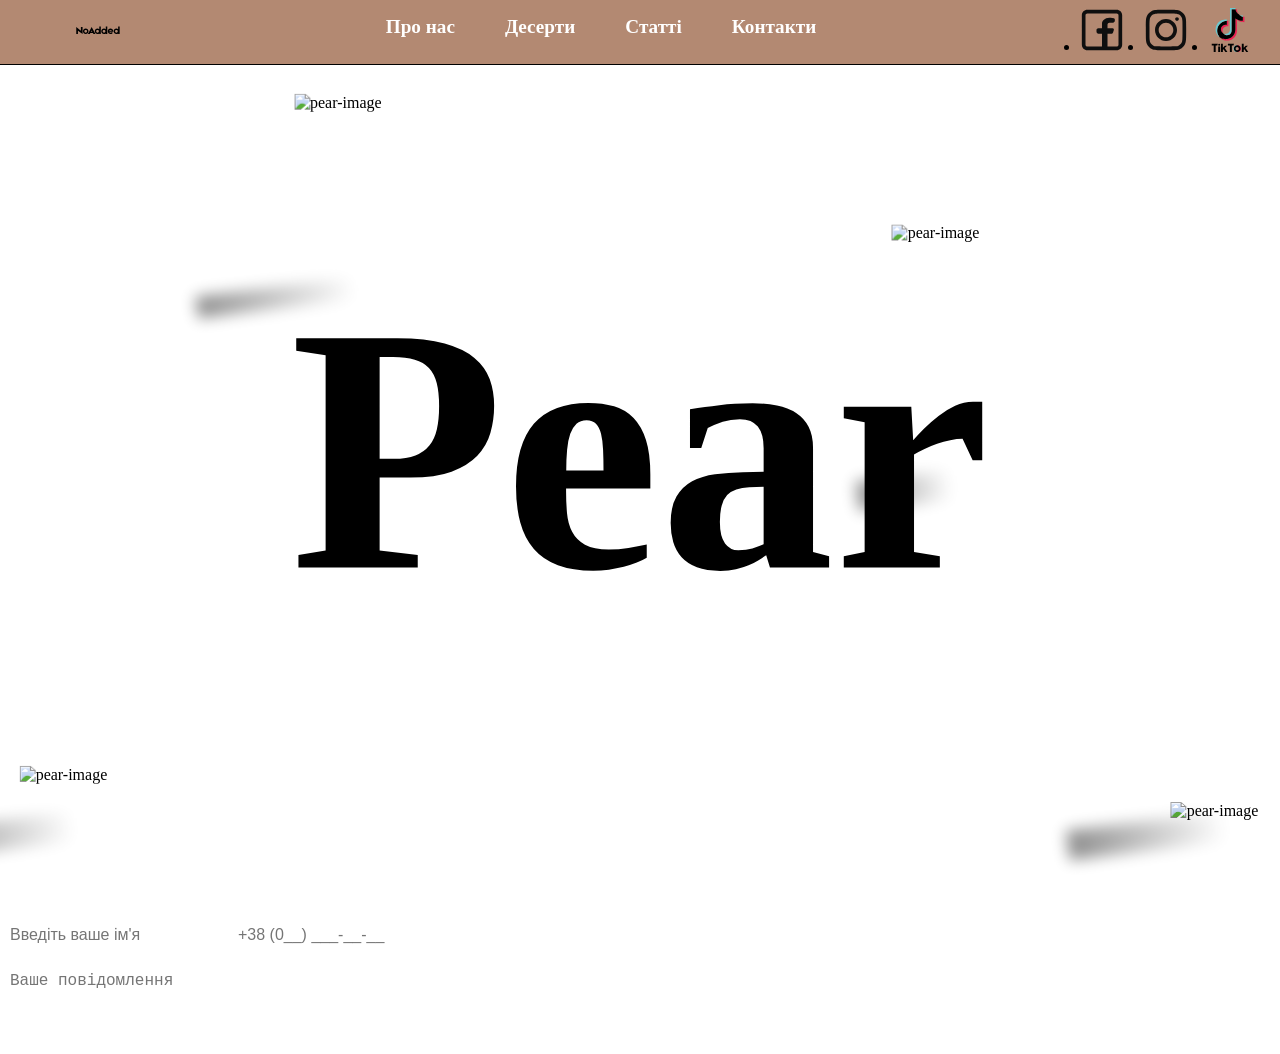
==== index.html @ 1e75307c "first commit" ====
<!DOCTYPE html>
<html lang="uk">

<head>
  <meta charset="UTF-8">
  <meta name="viewport" content="width=device-width, initial-scale=1.0">
  <meta name="robots" content="all">
  <meta name="revisit-after" content="1 day">
  <meta name="msapplication-TileColor" content="#da532c">
  <meta name="theme-color" content="#ffffff">
    <link rel="stylesheet" href="/assets/style.css">
  <title>No added</title>
</head>

<body>
  <div class="page-overlay"></div>
  <div class="menu-panel">
    <div class="panel-top">
      <div class="logo"><a href="#"><img src="/assets/img/logo.svg" alt="logo"></a></div>
      <div class="hamburger-wrap">
        <button id="hamb-btn-mobile" class="hamburger hamburger--squeeze is-active" type="button">
          <span class="hamburger-box">
            <span class="hamburger-inner"></span>
          </span>
        </button>
      </div>
    </div>
    <nav>
      <div>
        <ul class="mobile-menu">
          <li><a href="#about.html" target="_parent">Про нас</a></li>
          <li><a href="#dessert.html" target="_parent">Десерти</a></li>
          <li><a href="#artic.html" target="_parent">Статті</a></li>
          <li><a href="#contacts.html" target="_parent">Контакти</a></li>
        </ul>
    </nav>
  </div>
  <div class="page-wrapper">
    <header>
      <div class="nav-container">
        <div class="container">
          <div class="logo"><a href="#"><img src="/assets/img/logo.svg" alt="logo"></a>
          </div>
          <nav>
            <ul>
              <li><a href="#about.html" target="_parent">Про нас</a></li>
              <li><a href="#dessert.html" target="_parent">Десерти</a></li>
              <li><a href="#artic.html" target="_parent">Статті</a></li>
              <li><a href="#contacts.html" target="_parent">Контакти</a></li>
            </ul>
          </nav>
          <div class="social-link">
            <ul>
              <li><a href="#" target="_blank" rel="nofollow"><img src="/assets/img/facebook.svg" alt="link facebook"></a>
              </li>
              <li><a href="#" target="_blank" rel="nofollow"><img src="/assets/img/instagram.svg"
                    alt="link instagram"></a></li>
              <li><a href="#" target="_blank" rel="nofollow"><img src="/assets/img/tiktok.svg" alt="link tik-tok"></a>
              </li>
            </ul>
          </div>
          <div class="hamburger-wrap">
            <button id="hamb-btn" class="hamburger hamburger--squeeze" type="button">
              <span class="hamburger-box">
                <span class="hamburger-inner"></span>
              </span>
            </button>
          </div>
        </div>
      </div>
    </header>
    <main>
      <div class="hero">
    <!-- Buttons -->
    <div>
      <button id="prevButton" class="wave"><i class="fa-solid fa-chevron-left"></i></button>
      <button id="nextButton" class="wave"><i class="fa-solid fa-chevron-right"></i></button>
    </div>
    <!-- Fixed Sections -->
    <div class="text">
      <h1 class="h1">Pear</h1>
      <div class="cane-image ">
        <img src="https://www.yudiz.com/codepen/fruity/cane.svg" alt="">
        <img src="https://www.yudiz.com/codepen/fruity/Labels.jpg" alt="" class="cane-labels">
      </div>
    </div>
    <!-- Fixed Sections Ends-->
    <!-- Fruits Images Section -->
    <div class="section-container-main">
      <div class="section-container">
        <section class="section" id="section1">
          <div class="fruit-images">
            <div class="image-one fruit-image"><img src="https://www.yudiz.com/codepen/fruity/pear-one.png" alt="pear-image"></div>
            <div class="image-two fruit-image"><img src="https://www.yudiz.com/codepen/fruity/pear-two.png" alt="pear-image"></div>
            <div class="image-three fruit-image"><img src="https://www.yudiz.com/codepen/fruity/pear-three.png" alt="pear-image"></div>
            <div class="image-four fruit-image"><img src="https://www.yudiz.com/codepen/fruity/pear-four.png" alt="pear-image"></div>
          </div>
        </section>
        <section class="section" id="section2">
          <div class="fruit-images">
            <div class="image-one fruit-image"><img src="https://www.yudiz.com/codepen/fruity/apple-one.png" alt="apple-image"></div>
            <div class="image-two fruit-image"><img src="https://www.yudiz.com/codepen/fruity/apple-two.png" alt="apple-image"></div>
            <div class="image-three fruit-image"><img src="https://www.yudiz.com/codepen/fruity/apple-three.png" alt="apple-image"></div>
            <div class="image-four fruit-image"><img src="https://www.yudiz.com/codepen/fruity/apple-four.png" alt="apple-image"></div>
          </div>
        </section>
        <section class="section" id="section3">
          <div class="fruit-images">
            <div class="image-one fruit-image"><img src="https://www.yudiz.com/codepen/fruity/exotic-one.png" alt="exotic-image"></div>
            <div class="image-two fruit-image"><img src="https://www.yudiz.com/codepen/fruity/exotic-two.png" alt="exotic-image"></div>
            <div class="image-three fruit-image"><img src="https://www.yudiz.com/codepen/fruity/exotic-three.png" alt="exotic-image"></div>
            <div class="image-four fruit-image"><img src="https://www.yudiz.com/codepen/fruity/exotic-four.png" alt="exotic-image"></div>
          </div>
        </section>
      </div>
    </div>
</div>
    </main>
    <footer>
      <div class="container-footer container">
        <form id="feedback_form">
          <input type="text" id="exampleInputName" name="name" placeholder="Введіть ваше ім'я" required>
          <input type="tel" id="exampleInputTel" name="phone" placeholder="+38 (0__) ___-__-__" required>
          <textarea name="message" id="feedback_message" placeholder="Ваше повідомлення" required></textarea>
          <button type="submit" id="btn-form">Надіслати</button>
        </form>
        <div id="form-status"></div>
        <div class="footer-link">
          <ul>
            <li><a href="/assets/pages/politic.html">Політика конфіденційності</a></li>
            <li><a href="/assets/pages/public.html">Договір публічної оферти</a></li>

          </ul>
        </div>

      </div>
      <div class="container text-center">
        <p>&copy;
          <script>document.write(new Date().getFullYear())</script> WebRocket.
        </p>
      </div>
    </footer>
    <div class="cursor-light"></div>
  </div>
  <!-- Модальное окно -->
  <div class="modal-overlay" id="modalOverlay">
    <div class="modal container">
      <button class="modal-close" id="closeModal">×</button>
      <h2 class="modal-title">Обговорення проекту</h2>
      <form class="modal-form" id="projectForm">
        <input type="text" id="userName" placeholder="Введіть ваше ім'я" required>
        <input id="userEmail" name="email" type="text" placeholder="Ваш email" required>
        <input type="tel" id="userPhone" placeholder="+38 (0__) ___-__-__">
        <textarea id="projectDetails" name="details" placeholder="Опишіть ваш проект"></textarea>
        <button type="submit" class="submit-btn">Надіслати</button>
      </form>
    </div>
  </div>
  <script src="/assets/main.js"></script>

</body>

</html>
---- assets/style.css ----
:root{
    --braunblack-color: #4f302b;
    --braun-color: #7e4939;
    --braunlight-color: #b38972;
    --green-color: #505f58;
    --black-color: #21221c;

}
/*!
 * Hamburgers
 * @description Tasty CSS-animated hamburgers
 * @author Jonathan Suh @jonsuh
 * @site https://jonsuh.com/hamburgers
 * @link https://github.com/jonsuh/hamburgers
 */
 .topbottom100{
  padding: 100px 0px;
 }
.hamburger {
  padding: 15px 15px;
  display: inline-block;
  cursor: pointer;
  transition-property: opacity, filter;
  transition-duration: 0.15s;
  transition-timing-function: linear;
  font: inherit;
  color: inherit;
  text-transform: none;
  background-color: transparent;
  border: 0;
  margin: 0;
  overflow: visible;
}


.hamburger:hover {
  opacity: 0.7;
}
.hamburger.is-active:hover {
  opacity: 0.7;
}
.hamburger.is-active .hamburger-inner,
.hamburger.is-active .hamburger-inner::before,
.hamburger.is-active .hamburger-inner::after {
  background-color: #fff;
}

.hamburger-box {
  width: 40px;
  height: 24px;
  display: inline-block;
  position: relative;
}

.hamburger-inner {
  display: block;
  top: 50%;
}
.hamburger-inner, .hamburger-inner::before, .hamburger-inner::after {
  width: 40px;
  height: 4px;
  background-color: #fff;
  border-radius: 4px;
  position: absolute;
  transition-property: transform;
  transition-duration: 0.15s;
  transition-timing-function: ease;
}
.hamburger-inner::before, .hamburger-inner::after {
  content: "";
  display: block;
}
.hamburger-inner::before {
  top: -10px;
}
.hamburger-inner::after {
  bottom: -10px;
}

.hamburger--squeeze .hamburger-inner {
  transition-duration: 0.075s;
  transition-timing-function: cubic-bezier(0.55, 0.055, 0.675, 0.19);
}
.hamburger--squeeze .hamburger-inner::before {
  transition: top 0.075s 0.12s ease, opacity 0.075s ease;
}
.hamburger--squeeze .hamburger-inner::after {
  transition: bottom 0.075s 0.12s ease, transform 0.075s cubic-bezier(0.55, 0.055, 0.675, 0.19);
}
.hamburger--squeeze.is-active .hamburger-inner {
  transform: rotate(45deg);
  transition-delay: 0.12s;
  transition-timing-function: cubic-bezier(0.215, 0.61, 0.355, 1);
}
.hamburger--squeeze.is-active .hamburger-inner::before {
  top: 0;
  opacity: 0;
  transition: top 0.075s ease, opacity 0.075s 0.12s ease;
}
.hamburger--squeeze.is-active .hamburger-inner::after {
  bottom: 0;
  transform: rotate(-90deg);
  transition: bottom 0.075s ease, transform 0.075s 0.12s cubic-bezier(0.215, 0.61, 0.355, 1);
}


html, body {
  overflow-x: hidden;
}

.messenger-chats {
  position: fixed;
  left: 20px;
  bottom: 20px;
  display: flex;
  flex-direction: column;
  gap: 15px;
  z-index: 9999;
  /* Чтобы иконки были поверх всех элементов */
}

.messenger-link {
  display: inline-block;
  transition: transform 0.2s, opacity 0.2s;
  opacity: 0.9;
}

.messenger-link:hover {
  transform: scale(1.1);
  opacity: 1;
  border: 1px solid white;
  border-radius: 50%;
}

.messenger-icon {
  width: 50px;
  /* Можно увеличить размер для лучшей видимости */
  height: 50px;
  border-radius: 50%;
  /* Круглые иконки (опционально) */
  box-shadow: 0 2px 10px rgba(0, 0, 0, 0.2);
  /* Легкая тень для выделения */
}



@import url("https://fonts.googleapis.com/css2?family=Lexend:wght@100..900&display=swap");

/* Common Style */
* {
  margin: 0;
  padding: 0;
  box-sizing: border-box;
}
img {
  width: 100%;
  height: auto;
}
body {
  overflow: hidden !important;
}
a:focus {
  outline: none;
  box-shadow: none;
}
input:focus {
  outline: none;
  border: none;
  box-shadow: none;
}
input:focus-visible {
  outline: none;
  border: none;
  box-shadow: none;
}
button:focus,
:focus-visible {
  outline: none;
  border: none;
}

/* Typography */
h1 {
  font-family: "Lexend";
  font-size: 449px !important;
  line-height: normal !important;
  color: var(--white-color) !important;
  margin: 0 !important;
}
h2 {
  font-family: "Lexend";
  font-size: 40px;
  line-height: normal;
  margin: 0;
  font-weight: 900;
}
/* Header */
header {
  padding: 22px 28px 0;
  position: fixed;
  top: 0;
  left: 0;
  width: 100vw;
  z-index: 99;
  text-align: center;
}
.logo {
  color: var(--pear-logo);
}
h1 {
  position: absolute;
  top: 50%;
  left: 50%;
  transform: translate(-50%, -50%);
}
/* Cane Image and Wrapper Image */
.cane-image {
  max-width: 265px;
  position: absolute;
  top: 50%;
  left: 50%;
  transform: translate(-50%, -50%);
  mask-image: url(https://www.yudiz.com/codepen/fruity/cane.svg);
  -webkit-mask-repeat: no-repeat;
  mask-repeat: no-repeat;
  -webkit-mask-position: center center;
  mask-position: center center;
  -webkit-mask-size: 100% auto;
  mask-size: 100% auto;
  overflow: hidden;
}
.cane-image img {
  width: 100%;
}
.cane-labels {
  position: absolute;
  top: 0;
  left: 0;
  width: 300% !important;
  mix-blend-mode: multiply;
  transition: all ease-in-out 0.3s;
}
/*Fruits Images */
.fruit-image {
  opacity: 1;
  position: absolute;
}
.image-one {
  max-width: 282px;
  bottom: 100px;
}
.image-two {
  max-width: 247px;
  top: 23%;
  left: 25%;
}
.image-three {
  max-width: 211px;
  top: 23%;
  right: 25%;
}
.image-four {
  max-width: 294px;
  bottom: 100px;
  right: 0;
}
/* After */
.fruit-image::after {
  content: "";
  position: absolute;
  background: linear-gradient(90deg, #000 3.66%, rgba(0, 0, 0, 0) 92.35%);
  opacity: 0.43;
  filter: blur(7.5px);
  transform: rotate(-6.941deg);
  right: 0;
  width: 173px;
  height: 30px;
}
.image-one::after {
  bottom: -50px;
}
.image-two::after {
  bottom: -200px;
  height: 22px;
}
.image-three::after {
  bottom: -280px;
  width: 103px;
}
.image-four::after {
  bottom: -50px;
}
/*Section  */
.section-container-main {
  width: 100vw;
  overflow: hidden;
  position: relative;
  z-index: -1;
}
.section-container {
  width: 300vw;
  display: flex;
  position: relative;
  transition: all ease-in-out 0.5s;
  align-items: center;
}
.section {
  min-width: 100vw;
  height: 100vh;
  position: relative;
  overflow: hidden;
  z-index: -1;
  background: var(--pear-background);
}
.section:nth-child(2) {
  background-color: var(--apple-background);
}
.section:nth-child(3) {
  background-color: var(--exotic-background);
}
/* Add this to your CSS */
/* Buttons */
button {
  position: fixed;
  top: 50%;
  right: 30px;
  z-index: 99;
  transform: translateY(-50%);
  border-radius: 50%;
  height: 80px;
  width: 80px;
  background-color: var(--white-color);
  border: none;
  font-size: 40px;
  color: var(--apple-logo);
  transition: all ease-in-out 0.3s;
  cursor: pointer;
}
#prevButton {
  left: 30px;
  right: unset;
  display: none;
  transition: all ease-in 0.3s;
}
.wave {
  animation: wave-apple-effect 4s linear infinite;
  animation-direction: normal;
}
@keyframes wave-pear-effect {
  0% {
    box-shadow: 0 0 0 0px var(--pear-background),
      0 0 0 0px var(--pear-background);
  }
  40% {
    box-shadow: 0 0 0 50px rgba(60, 41, 188, 0),
      0 0 0 0px var(--pear-background);
  }
  80% {
    box-shadow: 0 0 0 50px rgba(60, 41, 188, 0), 0 0 0 30px rgba(0, 0, 0, 0);
  }
  100% {
    box-shadow: 0 0 0 0px rgba(60, 41, 188, 0), 0 0 0 30px rgba(0, 230, 118, 0);
  }
}
@keyframes wave-apple-effect {
  0% {
    box-shadow: 0 0 0 0px var(--apple-background),
      0 0 0 0px var(--apple-background);
  }
  40% {
    box-shadow: 0 0 0 50px rgba(60, 41, 188, 0),
      0 0 0 0px var(--apple-background);
  }
  80% {
    box-shadow: 0 0 0 50px rgba(60, 41, 188, 0), 0 0 0 30px rgba(0, 0, 0, 0);
  }
  100% {
    box-shadow: 0 0 0 0px rgba(60, 41, 188, 0), 0 0 0 30px rgba(0, 230, 118, 0);
  }
}
@keyframes wave-exotic-effect {
  0% {
    box-shadow: 0 0 0 0px var(--exotic-background),
      0 0 0 0px var(--exotic-background);
  }
  40% {
    box-shadow: 0 0 0 50px rgba(60, 41, 188, 0),
      0 0 0 0px var(--exotic-background);
  }
  80% {
    box-shadow: 0 0 0 50px rgba(60, 41, 188, 0), 0 0 0 30px rgba(0, 0, 0, 0);
  }
  100% {
    box-shadow: 0 0 0 0px rgba(60, 41, 188, 0), 0 0 0 30px rgba(0, 230, 118, 0);
  }
}
/*.......... Responsive.............. */
@media screen and (max-width: 1550px) {
  h1 {
    font-size: 350px !important;
  }
  .cane-image {
    max-width: 280px;
  }
  .image-one {
    max-width: 250px;
  }
  .image-two {
    max-width: 215px;
    left: 22%;
    top: 10%;
  }
  .image-three {
    max-width: 180px;
  }
  .image-four {
    max-width: 260px;
    right: 40px;
  }
}
@media screen and (max-width: 1199px) {
  h1 {
    font-size: 300px !important;
  }
  .cane-image::after {
    width: 150%;
  }
  .image-one {
    max-width: 220px;
  }
  .image-two {
    max-width: 185px;
    left: 18%;
    top: 10%;
  }
  .image-three {
    max-width: 180px;
    right: 18%;
  }
  .image-four {
    max-width: 230px;
  }
}
@media screen and (max-width: 991px) {
  h1 {
    font-size: 240px !important;
  }
  .cane-image {
    max-width: 250px;
  }
  button {
    height: 80px;
    width: 80px;
    top: 90%;
  }
  .image-one {
    max-width: 180px;
  }
  .image-two {
    max-width: 165px;
    left: 12%;
    top: 12%;
  }
  .image-three {
    max-width: 150px;
    right: 12%;
  }
  .image-four {
    max-width: 200px;
  }
}
@media screen and (max-width: 767px) {
  h1 {
    font-size: 180px !important;
  }
  h2 {
    font-size: 30px;
  }
  .cane-image {
    max-width: 180px;
  }
  button {
    height: 60px;
    width: 60px;
    font-size: 20px;
  }
  .image-one {
    max-width: 180px;
    bottom: 150px;
  }
  .image-two {
    max-width: 145px;
    left: 12%;
    top: 15%;
  }
  .image-three {
    max-width: 130px;
    right: 10%;
  }
  .image-four {
    max-width: 180px;
    bottom: 150px;
  }
}
@media screen and (max-width: 575px) {
  h1 {
    font-size: 100px !important;
  }
  .cane-image::after {
    width: 100%;
  }
  .image-one {
    max-width: 150px;
  }
  .image-two {
    max-width: 115px;
    left: 4%;
    top: 18%;
  }
  .image-three {
    max-width: 100px;
    right: 4%;
  }
  .image-four {
    max-width: 150px;
    right: 0;
  }
}
.page-wrapper {
  min-height: 100vh;
  display: -webkit-box;
  display: -ms-flexbox;
  display: flex;
  -webkit-box-orient: vertical;
  -webkit-box-direction: normal;
  -ms-flex-direction: column;
  flex-direction: column;
  -webkit-box-pack: justify;
  -ms-flex-pack: justify;
  justify-content: space-between;
  position: relative;
}
.modal-overlay {
  position: fixed;
  top: 0;
  left: 0;
  width: 100%;
  height: 100%;
  background: rgba(0,0,0,0.6);
  display: none;
  justify-content: center;
  align-items: center;
  z-index: 999;
}
header {
  width: 100%;
  z-index: 1000;
  position: fixed;
  top: 0;
  background-color: var(--braunlight-color);
  padding-top: 8px;
  padding-bottom: 8px;
  border-bottom: 1px solid;
}
header .nav-container .container {
  display: flex;
  justify-content: space-between;
}
header .nav-container .container .logo a {
  position: relative;
}
header .nav-container .container .logo a img {
  object-fit: contain;
  border-radius: 4px;
  padding-left: 4px;
  padding-right: 4px;
  height: 44px;
  width: 140px;
}
header .nav-container .container nav {
  vertical-align: middle;
  padding-top: 8px;
}
header .nav-container .container nav ul li {
  display: inline-flex;
  padding-right: 46px;
  vertical-align: middle;
  transition: all 0.3s ease;
}
header .nav-container .container nav ul li a {
  /* font-family: "CodenameCoderFree4F Bold"; */
  font-size: 1.2rem;
  color: #FFFFFF;
  /* text-transform: uppercase; */
  position: relative;
  font-weight: 700;
  transition: all 0.5s ease;
  text-decoration: none;
}
header .nav-container .container nav ul li a:hover {
  color: var(--green-color);
}
header .nav-container .social-link ul {
  display: flex;
  flex-direction: row;
  justify-content: space-between;
  gap: 20px;
}
header .nav-container .social-link ul li a img {
  width: 44px;
}
header .nav-container .social-link ul li a:hover {
  transform: scale(1.2);
}

header.scrolled {
  padding-top: 0;
  padding-bottom: 15px;
  background: -webkit-gradient(linear, left bottom, right top, from(rgba(36, 204, 250, 0.5)), to(rgba(109, 11, 167, 0.5)));
  background: -o-linear-gradient(bottom left, rgba(36, 204, 250, 0.5), rgba(109, 11, 167, 0.5));
  background: linear-gradient(to top right, rgba(36, 204, 250, 0.5), rgba(109, 11, 167, 0.5));
}

main {
  flex-grow: 1;
}

.page-overlay {
  position: fixed;
  left: 0;
  top: 0;
  width: 100vw;
  height: 100vh;
  z-index: 1000;
  opacity: 0;
  visibility: hidden;
  -webkit-transition: all 0.3s ease;
  -o-transition: all 0.3s ease;
  transition: all 0.3s ease;
}

.menu-panel {
  position: fixed;
  left: 0;
  top: 0;
  width: 350px;
  height: 100vh;
  z-index: 1001;
  -webkit-transform: translateX(-100%);
  -ms-transform: translateX(-100%);
  transform: translateX(-100%);
  -webkit-transition: all 0.3s ease;
  -o-transition: all 0.3s ease;
  transition: all 0.3s ease;
}
.menu-panel .panel-top {
  height: 100px;
  display: -webkit-box;
  display: -ms-flexbox;
  display: flex;
  padding: 20px;
  -webkit-box-align: center;
  -ms-flex-align: center;
  align-items: center;
}
.menu-panel .panel-top .hamburger-wrap {
  margin-left: 60px;
}
.menu-panel nav {
  overflow: hidden;
  height: calc(100vh - 100px);
}

.mobile-menu {
  display: flex;
  flex-direction: column;
}
.mobile-menu a {
  width: 100%;
  display: inline-block;
  font-size: 1.5rem;
  margin: 30px;
  color: #000000;
  text-decoration: none;
  /* font-family: "CodenameCoderFree4F Bold"; */
  font-size: 0.875rem;
  font-weight: 400;
  line-height: 1.5rem;
  letter-spacing: 0.07rem;
}

.open-mobile-menu .page-overlay {
  opacity: 10;
  visibility: visible;
}
.open-mobile-menu .menu-panel {
  -webkit-transform: translateX(0);
  -ms-transform: translateX(0);
  transform: translateX(0);
}

.hamburger-wrap {
  display: none;
}
.panel-top .logo a img {
  width: 120px;
}

/* Footer */
footer {
  background: var(--dark-blue-color);
  border-top: 1px solid var(--dark-violet-color);
  color: #fff;
  text-align: center;
  padding: 1rem 0;
}
#feedback_form {
  display: grid;
  grid-template-columns: 1fr 1fr ;
  gap: 8px; 
}

#feedback_form input {
  width: 100%;
  padding: 10px;
  font-size: 16px;
  border-radius: 8px;
  border: 1px solid var(--light-blue-color);
}

#feedback_message {
  grid-column: 1 / 3; 
  width: 100%;
  padding: 10px;
  font-size: 16px;
  resize: none;
    border-radius: 8px;
  border: 1px solid var(--light-blue-color);
}

#btn-form {
  grid-column: 1 / 3;
  padding: 12px;
  background-color: var(--light-cyan-color);
  color: white;
  border: none;
  cursor: pointer;
  font-size: 16px;
  border-radius: 6px;
  transition: 0.3s;
}

#btn-form:hover {
  background-color: var(--dark-violet-color);
}

footer #feedback_form input[tel] {
  margin-top: 34px;
}

footer .footer-link ul li {
    background-color: var(--dark-violet-color);
    margin-bottom: 8px;
    padding: 8px;
    border-radius: 8px;
    transition: all 0.5s ease;
}
footer .footer-link ul li:hover{
  background-color: var(--primary-color);
  scale: 1.1;
}
footer .footer-link ul li a {
    color: #fff;
}
footer .container-footer {
    display: flex;
    justify-content: space-between;
}
/* Додайте до page-wrapper */
.page-wrapper {
  min-height: 100vh;
  display: flex;
  flex-direction: column;
}

/* Основний контент займає весь простір */
main {
  flex: 1 0 auto;
  position: relative;
}

/* Герой - весь доступний простір */
.hero {
  min-height: 100vh;
  position: relative;
}

/* Секції слайдера - вся доступна висота мінус відступи */
.section {
  min-width: 100vw;
  height: 100vh;
  position: relative;
  overflow: hidden;
}

/* Футер завжди внизу */
footer {
  flex-shrink: 0;
  background: var(--dark-blue-color);
  border-top: 1px solid var(--dark-violet-color);
  color: #fff;
  padding: 1rem 0;
  position: relative;
  z-index: 100;
}
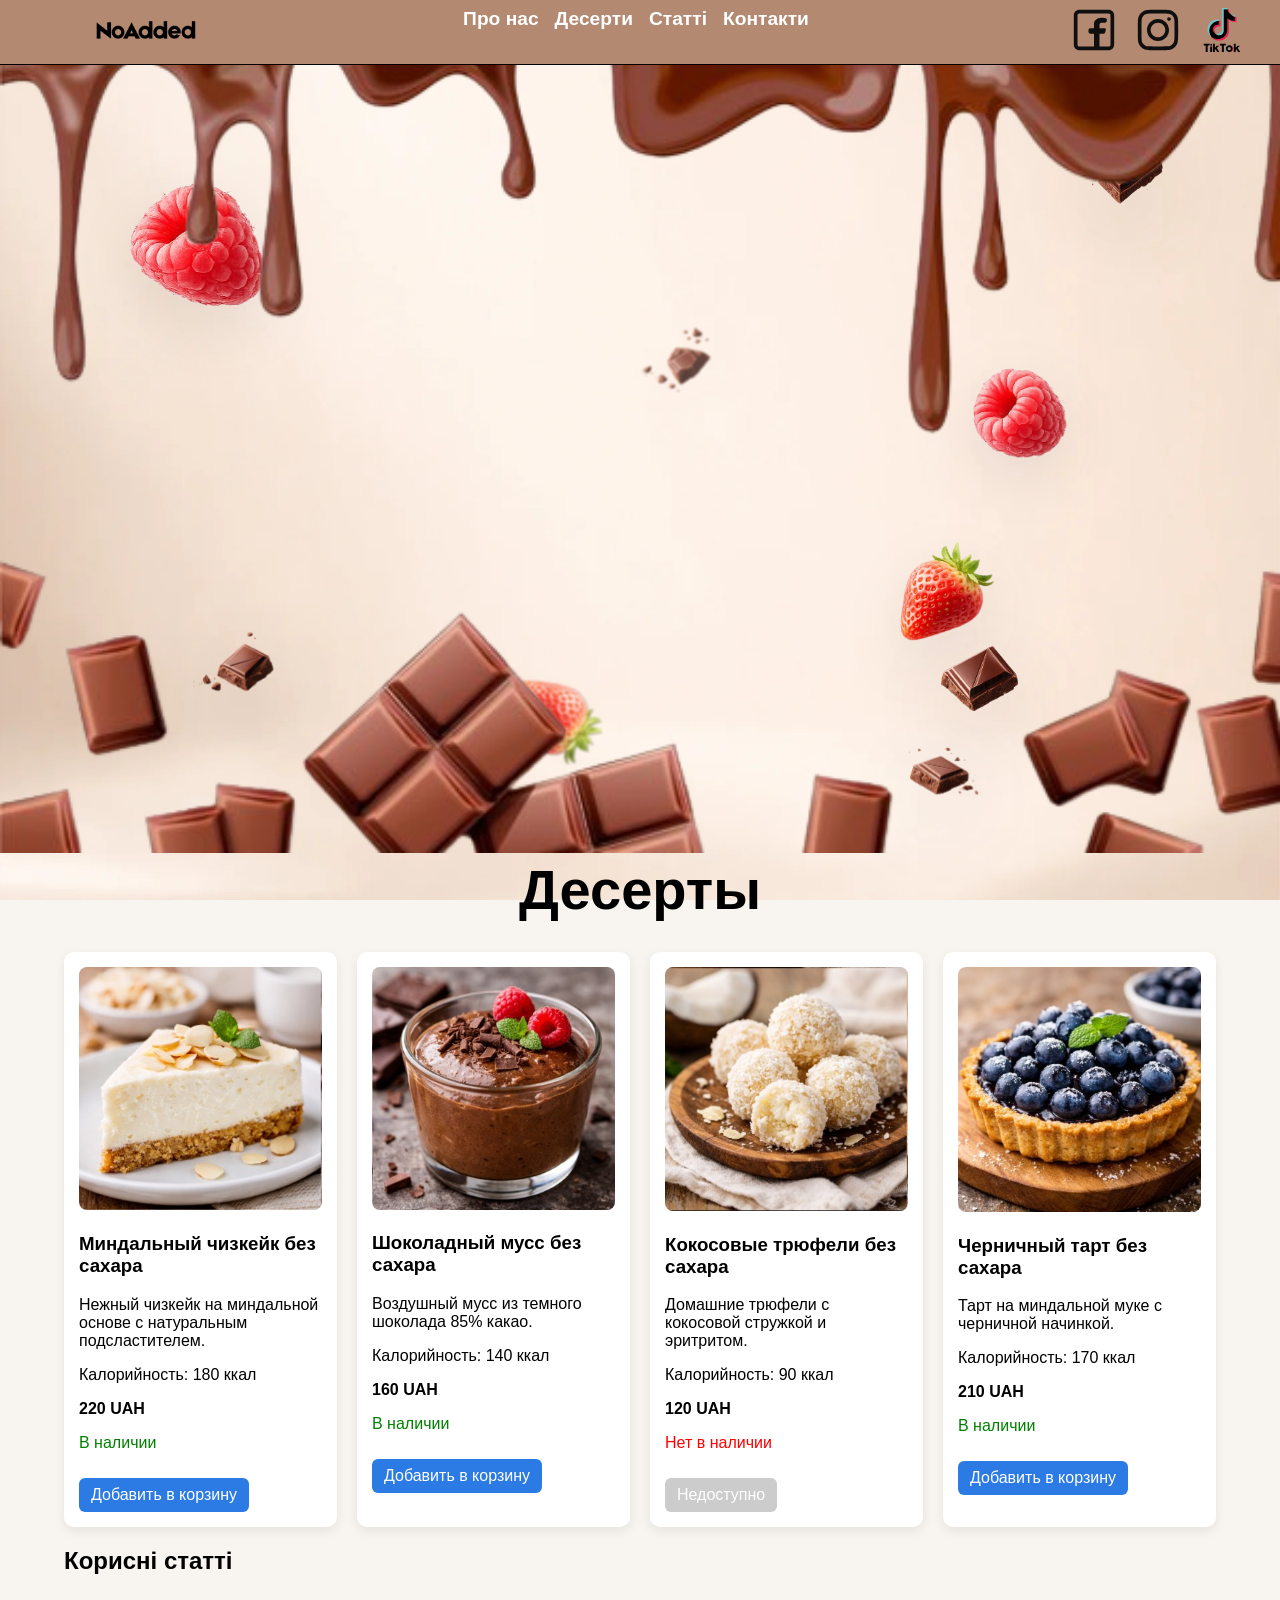
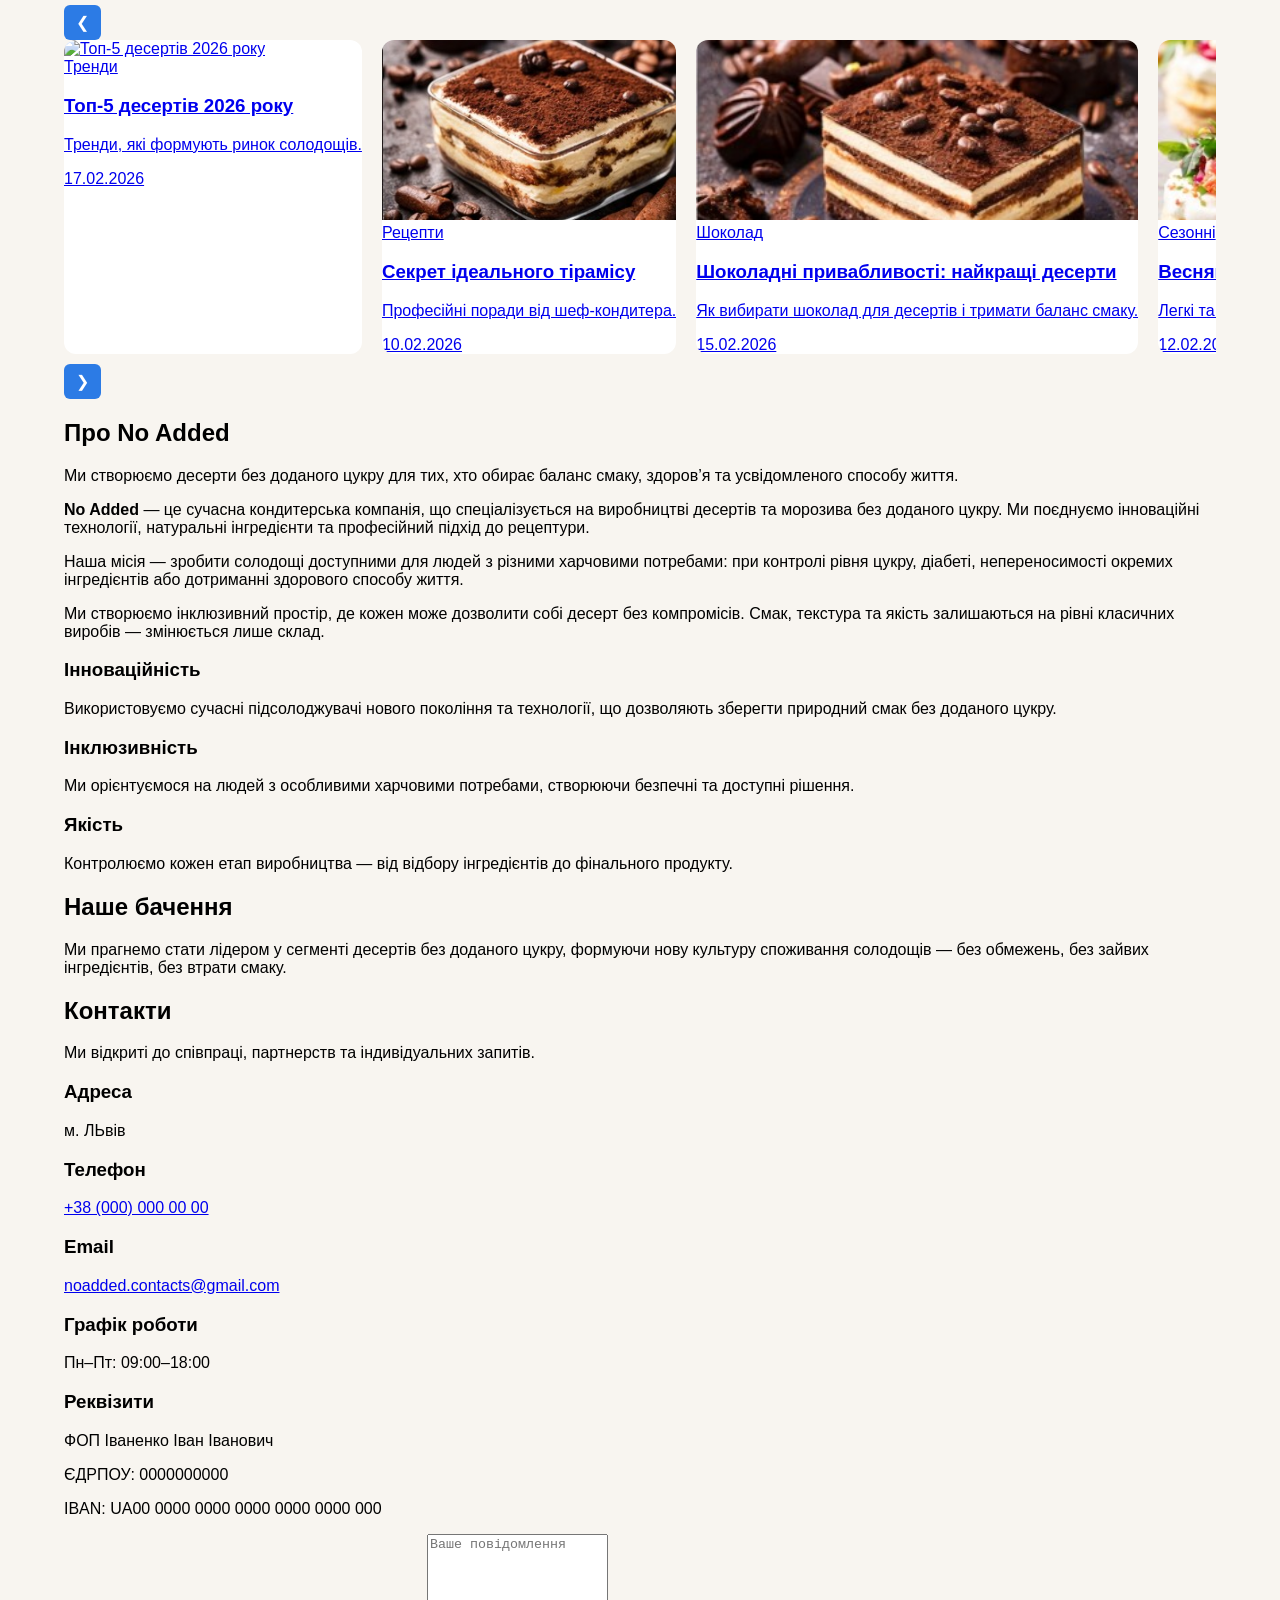
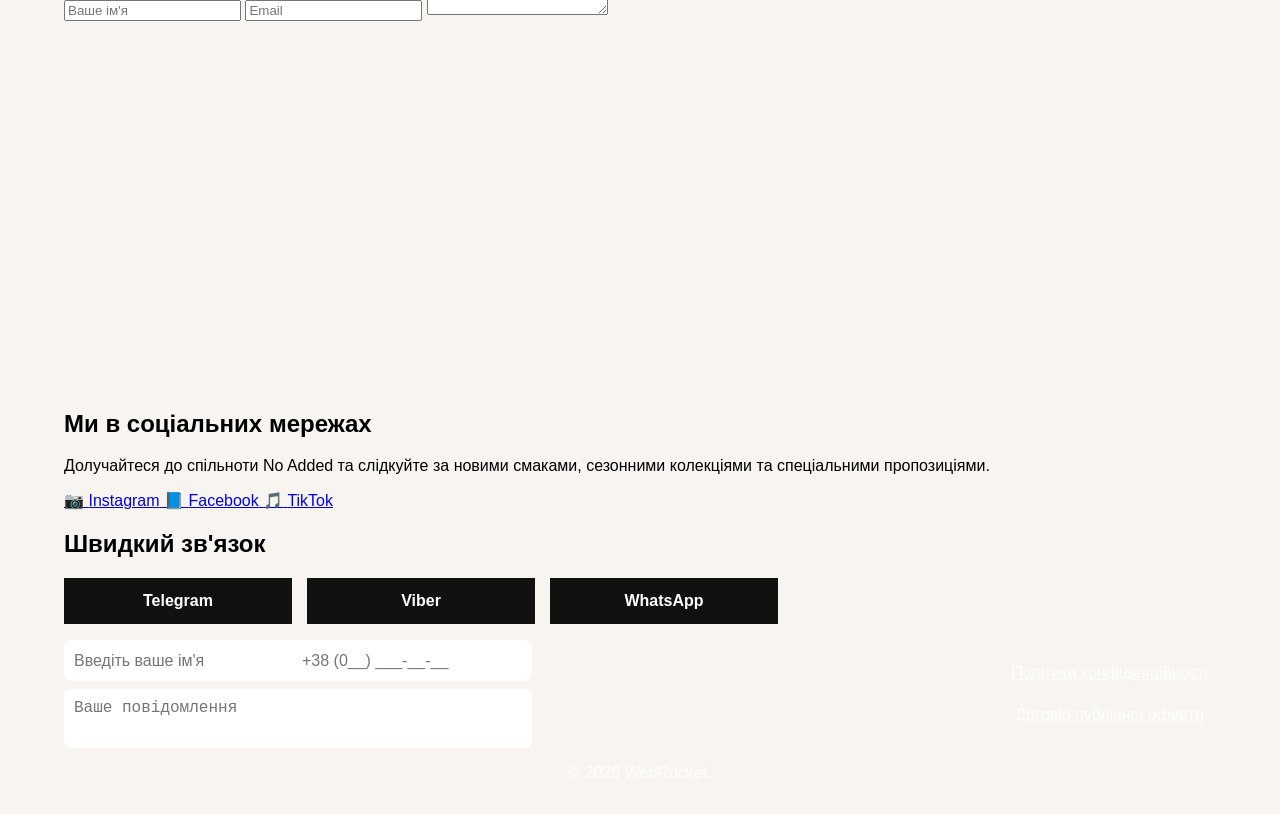
==== commit fee973db: "add img, paralax" ====
--- a/index.html
+++ b/index.html
@@ -17,7 +17,7 @@
   <div class="page-overlay"></div>
   <div class="menu-panel">
     <div class="panel-top">
-      <div class="logo"><a href="#"><img src="/assets/img/logo.svg" alt="logo"></a></div>
+      <div class="logo"><a href="#"><img src="/assets/img/logo.png" alt="logo"></a></div>
       <div class="hamburger-wrap">
         <button id="hamb-btn-mobile" class="hamburger hamburger--squeeze is-active" type="button">
           <span class="hamburger-box">
@@ -29,9 +29,9 @@
     <nav>
       <div>
         <ul class="mobile-menu">
-          <li><a href="#about.html" target="_parent">Про нас</a></li>
-          <li><a href="#dessert.html" target="_parent">Десерти</a></li>
-          <li><a href="#artic.html" target="_parent">Статті</a></li>
+          <li><a href="#aboutus" target="_parent">Про нас</a></li>
+          <li><a href="#dessert-container" target="_parent">Десерти</a></li>
+          <li><a href="#news" target="_parent">Статті</a></li>
           <li><a href="#contacts.html" target="_parent">Контакти</a></li>
         </ul>
     </nav>
@@ -40,13 +40,13 @@
     <header>
       <div class="nav-container">
         <div class="container">
-          <div class="logo"><a href="#"><img src="/assets/img/logo.svg" alt="logo"></a>
+          <div class="logo"><a href="#"><img src="/assets/img/logo.png" alt="logo"></a>
           </div>
           <nav>
             <ul>
-              <li><a href="#about.html" target="_parent">Про нас</a></li>
-              <li><a href="#dessert.html" target="_parent">Десерти</a></li>
-              <li><a href="#artic.html" target="_parent">Статті</a></li>
+              <li><a href="#aboutus" target="_parent">Про нас</a></li>
+              <li><a href="#dessert-container" target="_parent">Десерти</a></li>
+              <li><a href="#news" target="_parent">Статті</a></li>
               <li><a href="#contacts.html" target="_parent">Контакти</a></li>
             </ul>
           </nav>
@@ -71,51 +71,276 @@
       </div>
     </header>
     <main>
-      <div class="hero">
-    <!-- Buttons -->
-    <div>
-      <button id="prevButton" class="wave"><i class="fa-solid fa-chevron-left"></i></button>
-      <button id="nextButton" class="wave"><i class="fa-solid fa-chevron-right"></i></button>
-    </div>
-    <!-- Fixed Sections -->
-    <div class="text">
-      <h1 class="h1">Pear</h1>
-      <div class="cane-image ">
-        <img src="https://www.yudiz.com/codepen/fruity/cane.svg" alt="">
-        <img src="https://www.yudiz.com/codepen/fruity/Labels.jpg" alt="" class="cane-labels">
-      </div>
-    </div>
-    <!-- Fixed Sections Ends-->
-    <!-- Fruits Images Section -->
-    <div class="section-container-main">
-      <div class="section-container">
-        <section class="section" id="section1">
-          <div class="fruit-images">
-            <div class="image-one fruit-image"><img src="https://www.yudiz.com/codepen/fruity/pear-one.png" alt="pear-image"></div>
-            <div class="image-two fruit-image"><img src="https://www.yudiz.com/codepen/fruity/pear-two.png" alt="pear-image"></div>
-            <div class="image-three fruit-image"><img src="https://www.yudiz.com/codepen/fruity/pear-three.png" alt="pear-image"></div>
-            <div class="image-four fruit-image"><img src="https://www.yudiz.com/codepen/fruity/pear-four.png" alt="pear-image"></div>
-          </div>
-        </section>
-        <section class="section" id="section2">
-          <div class="fruit-images">
-            <div class="image-one fruit-image"><img src="https://www.yudiz.com/codepen/fruity/apple-one.png" alt="apple-image"></div>
-            <div class="image-two fruit-image"><img src="https://www.yudiz.com/codepen/fruity/apple-two.png" alt="apple-image"></div>
-            <div class="image-three fruit-image"><img src="https://www.yudiz.com/codepen/fruity/apple-three.png" alt="apple-image"></div>
-            <div class="image-four fruit-image"><img src="https://www.yudiz.com/codepen/fruity/apple-four.png" alt="apple-image"></div>
-          </div>
-        </section>
-        <section class="section" id="section3">
-          <div class="fruit-images">
-            <div class="image-one fruit-image"><img src="https://www.yudiz.com/codepen/fruity/exotic-one.png" alt="exotic-image"></div>
-            <div class="image-two fruit-image"><img src="https://www.yudiz.com/codepen/fruity/exotic-two.png" alt="exotic-image"></div>
-            <div class="image-three fruit-image"><img src="https://www.yudiz.com/codepen/fruity/exotic-three.png" alt="exotic-image"></div>
-            <div class="image-four fruit-image"><img src="https://www.yudiz.com/codepen/fruity/exotic-four.png" alt="exotic-image"></div>
-          </div>
-        </section>
-      </div>
-    </div>
+      <div class="parallax-wrapper">
+
+    <!-- Фон -->
+  <img src="assets/img/fon1.webp" class="layer bg" />
+
+  <!-- Ягоди -->
+<img src="assets/img/malyna.png" class="layer berry berry1" data-speed="0.3" />
+<img src="assets/img/poiunyzja.png" class="layer berry berry2" data-speed="0.5"/>
+<img src="assets/img/malyna1.png" class="layer berry berry3" data-speed="0.7"/>
+<img src="assets/img/poiunyzja1.png" class="layer berry berry4" data-speed="0.9"/>
+
+<img src="assets/img/chok1.png" class="layer chocolate ch1" data-speed="0.11"/>
+<img src="assets/img/chok2.png" class="layer chocolate ch2" data-speed="0.13"/>
+<img src="assets/img/chok3.png" class="layer chocolate ch3" data-speed="0.15"/>
+<img src="assets/img/chok4.png" class="layer chocolate ch4" data-speed="0.17"/>
+<img src="assets/img/chok5.png" class="layer chocolate ch5" data-speed="0.19"/>
+
 </div>
+<section class="hero-index">
+  <!-- <img src="assets/img/realistic-dripping-chocolate-texture-border-free-vector.png" alt=""> -->
+    <img src="assets/img/00807.png" alt="" style="width: 100%;">
+</section>
+<!-- <section class="hero">
+  <div class="hero-overlay">
+    <div class="hero-content">
+      <h1>Насолоджуйтесь солодким без цукру</h1>
+      <p>Натуральні десерти, низькокалорійні та без шкоди для здоров'я</p>
+      <div class="hero-buttons">
+        <a href="index.html#dessert-container" target="_parent" class="btn primary">Дивитися асортимент</a>
+        <a href="#order" class="btn secondary">Замовити зараз</a>
+      </div>
+    </div>
+  </div>
+</section> -->
+ <section class="catalog">
+  <div class="container">
+    <h1>Десерты </h1>
+    <div id="dessert-container" class="grid"></div>
+
+  </div>
+  </section>
+<section id="news" class="articles-slider-section">
+<div class="container">
+    <div class="section-header">
+        <h2>Корисні статті</h2>
+    </div>
+    <div class="articles-slider-wrapper">
+        <button class="slider-btn prev">&#10094;</button>
+        <div class="articles-slider" id="articlesSlider">
+        </div>
+        <button class="slider-btn next">&#10095;</button>
+    </div>
+</div>
+</section>
+<section id="aboutus">
+  <div class="container">
+        <div class="about-header">
+            <h2>Про No Added</h2>
+            <p class="about-subtitle">
+                Ми створюємо десерти без доданого цукру для тих, хто обирає баланс смаку, здоров’я та усвідомленого способу життя.
+            </p>
+        </div>
+        <div class="about-content">
+            <div class="about-text">
+                <p>
+                    <strong>No Added</strong> — це сучасна кондитерська компанія, що спеціалізується на виробництві десертів та морозива без доданого цукру.
+                    Ми поєднуємо інноваційні технології, натуральні інгредієнти та професійний підхід до рецептури.
+                </p>
+
+                <p>
+                    Наша місія — зробити солодощі доступними для людей з різними харчовими потребами:
+                    при контролі рівня цукру, діабеті, непереносимості окремих інгредієнтів або дотриманні здорового способу життя.
+                </p>
+                <p>
+                    Ми створюємо інклюзивний простір, де кожен може дозволити собі десерт без компромісів.
+                    Смак, текстура та якість залишаються на рівні класичних виробів — змінюється лише склад.
+                </p>
+            </div>
+            <div class="about-values">
+                <div class="value-item">
+                    <h3>Інноваційність</h3>
+                    <p>
+                        Використовуємо сучасні підсолоджувачі нового покоління та технології,
+                        що дозволяють зберегти природний смак без доданого цукру.
+                    </p>
+                </div>
+                <div class="value-item">
+                    <h3>Інклюзивність</h3>
+                    <p>
+                        Ми орієнтуємося на людей з особливими харчовими потребами,
+                        створюючи безпечні та доступні рішення.
+                    </p>
+                </div>
+              <div class="value-item">
+                    <h3>Якість</h3>
+                    <p>
+                        Контролюємо кожен етап виробництва — від відбору інгредієнтів
+                        до фінального продукту.
+                    </p>
+                </div>
+            </div>
+        </div>
+    </div>
+</section>
+<section class="about-vision">
+    <div class="container">
+        <h2>Наше бачення</h2>
+        <p>
+            Ми прагнемо стати лідером у сегменті десертів без доданого цукру,
+            формуючи нову культуру споживання солодощів —
+            без обмежень, без зайвих інгредієнтів, без втрати смаку.
+        </p>
+    </div>
+</section>
+<section id="contacts" class="contact-section">
+  <div class="container">
+
+    <div class="contact-header">
+      <h2>Контакти</h2>
+      <p class="contact-subtitle">
+        Ми відкриті до співпраці, партнерств та індивідуальних запитів.
+      </p>
+    </div>
+
+    <div class="contact-content">
+
+      <!-- Контактна інформація -->
+      <div class="contact-info">
+
+        <div class="contact-item">
+          <h3>Адреса</h3>
+          <p>м. ЛЬвів</p>
+        </div>
+
+        <div class="contact-item">
+          <h3>Телефон</h3>
+          <p>
+            <a href="tel:+380000000000" aria-label="Подзвонити до No Added">
+              +38 (000) 000 00 00
+            </a>
+          </p>
+        </div>
+
+        <div class="contact-item">
+          <h3>Email</h3>
+          <p>
+            <a href="mailto:noadded.contacts@gmail.com" aria-label="Написати email No Added">
+              noadded.contacts@gmail.com
+            </a>
+          </p>
+        </div>
+
+        <div class="contact-item">
+          <h3>Графік роботи</h3>
+          <p>Пн–Пт: 09:00–18:00</p>
+        </div>
+
+        <!-- Реквізити -->
+        <div class="contact-item company-details">
+          <h3>Реквізити</h3>
+          <p>ФОП Іваненко Іван Іванович</p>
+          <p>ЄДРПОУ: 0000000000</p>
+          <p>IBAN: UA00 0000 0000 0000 0000 0000 000</p>
+        </div>
+
+      </div>
+
+      <!-- Форма -->
+      <div class="contact-form-wrapper">
+        <form class="contact-form" id="contactForm">
+          <input type="text" name="name" placeholder="Ваше ім'я" required aria-label="Ваше ім'я">
+          <input type="email" name="email" placeholder="Email" required aria-label="Ваш email">
+          <textarea name="message" rows="5" placeholder="Ваше повідомлення" required aria-label="Текст повідомлення"></textarea>
+          
+          <!-- <button type="submit" class="primary-btn large-btn">
+            Надіслати повідомлення
+          </button> -->
+
+          <div id="contactStatus" class="form-status"></div>
+        </form>
+
+        <!-- CTA -->
+        <!-- <button class="secondary-btn large-btn" id="openConsultationModal">
+          Замовити консультацію
+        </button> -->
+      </div>
+
+    </div>
+
+    <!-- Google Maps -->
+    <div class="map-wrapper">
+      <iframe
+        src="https://www.google.com/maps?q=Kyiv&output=embed"
+        width="100%"
+        height="350"
+        style="border:0;"
+        allowfullscreen=""
+        loading="lazy"
+        referrerpolicy="no-referrer-when-downgrade"
+        aria-label="Мапа розташування No Added">
+      </iframe>
+    </div>
+
+  </div>
+</section>
+<section class="social-section">
+    <div class="container">
+
+        <div class="social-header">
+            <h2>Ми в соціальних мережах</h2>
+            <p>
+                Долучайтеся до спільноти No Added та слідкуйте за новими смаками,
+                сезонними колекціями та спеціальними пропозиціями.
+            </p>
+        </div>
+
+        <div class="social-links">
+
+            <a href="#" class="social-link" target="_blank" aria-label="Instagram">
+                <span class="social-icon">📷</span>
+                <span>Instagram</span>
+            </a>
+
+            <a href="#" class="social-link" target="_blank" aria-label="Facebook">
+                <span class="social-icon">📘</span>
+                <span>Facebook</span>
+            </a>
+
+            <a href="#" class="social-link" target="_blank" aria-label="TikTok">
+                <span class="social-icon">🎵</span>
+                <span>TikTok</span>
+            </a>
+
+        </div>
+
+    </div>
+</section>
+<section class="messengers-section">
+  <div class="container">
+
+    <h2>Швидкий зв'язок</h2>
+
+    <div class="messenger-links">
+
+      <a href="https://t.me/username"
+         target="_blank"
+         class="messenger-btn"
+         aria-label="Написати в Telegram">
+        Telegram
+      </a>
+
+      <a href="viber://chat?number=%2B380000000000"
+         class="messenger-btn"
+         aria-label="Написати у Viber">
+        Viber
+      </a>
+
+      <a href="https://wa.me/380000000000"
+         target="_blank"
+         class="messenger-btn"
+         aria-label="Написати у WhatsApp">
+        WhatsApp
+      </a>
+
+    </div>
+
+  </div>
+</section>
+
+
     </main>
     <footer>
       <div class="container-footer container">
@@ -123,7 +348,7 @@
           <input type="text" id="exampleInputName" name="name" placeholder="Введіть ваше ім'я" required>
           <input type="tel" id="exampleInputTel" name="phone" placeholder="+38 (0__) ___-__-__" required>
           <textarea name="message" id="feedback_message" placeholder="Ваше повідомлення" required></textarea>
-          <button type="submit" id="btn-form">Надіслати</button>
+          <!-- <button type="submit" id="btn-form">Надіслати</button> -->
         </form>
         <div id="form-status"></div>
         <div class="footer-link">
@@ -157,6 +382,22 @@
       </form>
     </div>
   </div>
+<script>
+window.addEventListener("scroll", () => {
+  const scrollY = window.scrollY;
+
+  document.querySelectorAll(".layer").forEach(el => {
+    const speed = parseFloat(el.dataset.speed) || 0;
+    el.style.transform = `translateY(${scrollY * speed}px)`;
+  });
+
+  const bg = document.querySelector(".bg");
+  if (bg) {
+    bg.style.transform = `translateY(${scrollY * 0.2}px)`;
+  }
+});
+</script>
+  <script src="/assets/js/index.js"></script>
   <script src="/assets/main.js"></script>
 
 </body>
--- a/assets/style.css
+++ b/assets/style.css
@@ -6,13 +6,68 @@
     --black-color: #21221c;
 
 }
-/*!
- * Hamburgers
- * @description Tasty CSS-animated hamburgers
- * @author Jonathan Suh @jonsuh
- * @site https://jonsuh.com/hamburgers
- * @link https://github.com/jonsuh/hamburgers
- */
+ul, ol{
+   list-style-type: none;
+}
+.container {
+  width: min(90%, 1220px);
+  margin: 0 auto;
+}
+@font-face {
+font-family: 'Montserrat';
+src: local('../fonts/Montserrat Regular'), local('Montserrat-Regular'),
+url('../fonts/Montserrat-Regular.woff2') format('woff2'),
+url('../fonts/Montserrat-Regular.woff') format('woff'),
+url('../fonts/Montserrat-Regular.ttf') format('truetype');
+font-weight: 400;
+font-style: normal;
+}
+@font-face {
+font-family: 'Montserrat Bold';
+src: local('../fonts/Montserrat Bold'), local('Montserrat-Bold'),
+url('../fonts/Montserrat-Bold.woff2') format('woff2'),
+url('../fonts/Montserrat-Bold.woff') format('woff'),
+url('../fonts/Montserrat-Bold.ttf') format('truetype');
+font-weight: 700;
+font-style: normal;
+}
+@font-face {
+font-family: 'Montserrat  Medium';
+src: local('../fonts/Montserrat Medium'), local('Montserrat-Medium'),
+url('../fonts/Montserrat-Medium.woff2') format('woff2'),
+url('../fonts/Montserrat-Medium.woff') format('woff'),
+url('../fonts/Montserrat-Medium.ttf') format('truetype');
+font-weight: 500;
+font-style: normal;
+}
+@font-face {
+font-family: 'Montserrat Semi Bold';
+src: local('../fonts/Montserrat Semi Bold'), local('Montserrat-Semi-Bold'),
+url('../fonts/Montserrat-SemiBold.woff2') format('woff2'),
+url('../fonts/Montserrat-SemiBold.woff') format('woff'),
+url('../fonts/Montserrat-SemiBold.ttf') format('truetype');
+font-weight: 600;
+font-style: normal;
+}
+@font-face {
+font-family: 'Montserrat-ExtraBold';
+src: local('../fonts/Montserrat-ExtraBold'), local('Montserrat-ExtraBold'),
+url('../fonts/Montserrat-ExtraBold.woff2') format('woff2'),
+url('../fonts/Montserrat-ExtraBold.woff') format('woff'),
+url('../fonts/Montserrat-ExtraBold.ttf') format('truetype');
+font-weight: 700;
+font-style: normal;
+}
+@font-face {
+font-family: 'Montserrat Black';
+src: local('../fonts/Montserrat-Black'), local('Montserrat-Black'),
+url('../fonts/Montserrat-Black.woff2') format('woff2'),
+url('../fonts/Montserrat-Black.woff') format('woff'),
+url('../fonts/Montserrat-Black.ttf') format('truetype');
+font-weight: 800;
+font-style: normal;
+}
+
  .topbottom100{
   padding: 100px 0px;
  }
@@ -103,10 +158,94 @@
   transition: bottom 0.075s ease, transform 0.075s 0.12s cubic-bezier(0.215, 0.61, 0.355, 1);
 }
 
-
-html, body {
-  overflow-x: hidden;
-}
+body {
+  margin: 0;
+  background: #F8F5F0;
+  font-family: sans-serif;
+}
+
+.parallax-wrapper {
+  position: fixed;
+  inset: 0;
+  z-index: -1;
+  overflow: hidden;
+}
+
+.layer {
+  position: absolute;
+  will-change: transform;
+}
+
+/* Ягоды */
+.berry {
+  width: 140px;
+  filter: drop-shadow(0 20px 30px rgba(0,0,0,0.08));
+}
+
+/* Шоколад */
+.chocolate {
+  width: 110px;
+  filter: drop-shadow(0 25px 40px rgba(0,0,0,0.12));
+}
+/* фон */
+.bg {
+  width: 100%;
+  height: 120%;
+  object-fit: cover;
+}
+
+
+/* рандомне розміщення */
+.berry1 { top: 20%; left: 10%; }
+.berry2 { top: 60%; left: 70%; width: 100px; }
+.berry3 { top: 40%; right: 15%; width: 120px; }
+.berry4 { bottom: 15%; left: 40%; width: 90px; filter: blur(1px); }
+
+.ch1 { top: 15%; right: 8%; transform: rotate(15deg); }
+.ch2 { bottom: 20%; right: 20%; width: 90px; transform: rotate(-10deg); }
+.ch3 { top: 70%; left: 15%; width: 100px; transform: rotate(25deg); }
+.ch4 { top: 35%; left: 50%; width: 80px; filter: blur(1px); transform: rotate(-18deg); }
+.ch5 { bottom: 10%; left: 70%; width: 95px; transform: rotate(12deg); }
+
+.berry1, .ch1 { z-index: 1; }
+.berry2, .ch2 { z-index: 2; }
+.berry3, .ch3 { z-index: 3; }
+.ch4 { opacity: 0.8; }
+.berry4 { opacity: 0.85; }
+
+.section {
+  min-height: 100vh;
+  display: flex;
+  align-items: center;
+  justify-content: center;
+  font-size: 48px;
+  position: relative;
+  z-index: 2;
+}
+
+/* Текст */
+.content {
+  position: relative;
+  z-index: 3;
+  max-width: 600px;
+  padding: 100px;
+}
+
+h1 {
+  font-size: 56px;
+  margin: 0 0 20px;
+}
+
+button {
+  padding: 15px 30px;
+  border: none;
+  background: #D96C6C;
+  color: white;
+  font-size: 16px;
+  border-radius: 30px;
+  cursor: pointer;
+}
+
 
 .messenger-chats {
   position: fixed;
@@ -143,57 +282,6 @@
 }
 
 
-
-@import url("https://fonts.googleapis.com/css2?family=Lexend:wght@100..900&display=swap");
-
-/* Common Style */
-* {
-  margin: 0;
-  padding: 0;
-  box-sizing: border-box;
-}
-img {
-  width: 100%;
-  height: auto;
-}
-body {
-  overflow: hidden !important;
-}
-a:focus {
-  outline: none;
-  box-shadow: none;
-}
-input:focus {
-  outline: none;
-  border: none;
-  box-shadow: none;
-}
-input:focus-visible {
-  outline: none;
-  border: none;
-  box-shadow: none;
-}
-button:focus,
-:focus-visible {
-  outline: none;
-  border: none;
-}
-
-/* Typography */
-h1 {
-  font-family: "Lexend";
-  font-size: 449px !important;
-  line-height: normal !important;
-  color: var(--white-color) !important;
-  margin: 0 !important;
-}
-h2 {
-  font-family: "Lexend";
-  font-size: 40px;
-  line-height: normal;
-  margin: 0;
-  font-weight: 900;
-}
 /* Header */
 header {
   padding: 22px 28px 0;
@@ -204,328 +292,7 @@
   z-index: 99;
   text-align: center;
 }
-.logo {
-  color: var(--pear-logo);
-}
-h1 {
-  position: absolute;
-  top: 50%;
-  left: 50%;
-  transform: translate(-50%, -50%);
-}
-/* Cane Image and Wrapper Image */
-.cane-image {
-  max-width: 265px;
-  position: absolute;
-  top: 50%;
-  left: 50%;
-  transform: translate(-50%, -50%);
-  mask-image: url(https://www.yudiz.com/codepen/fruity/cane.svg);
-  -webkit-mask-repeat: no-repeat;
-  mask-repeat: no-repeat;
-  -webkit-mask-position: center center;
-  mask-position: center center;
-  -webkit-mask-size: 100% auto;
-  mask-size: 100% auto;
-  overflow: hidden;
-}
-.cane-image img {
-  width: 100%;
-}
-.cane-labels {
-  position: absolute;
-  top: 0;
-  left: 0;
-  width: 300% !important;
-  mix-blend-mode: multiply;
-  transition: all ease-in-out 0.3s;
-}
-/*Fruits Images */
-.fruit-image {
-  opacity: 1;
-  position: absolute;
-}
-.image-one {
-  max-width: 282px;
-  bottom: 100px;
-}
-.image-two {
-  max-width: 247px;
-  top: 23%;
-  left: 25%;
-}
-.image-three {
-  max-width: 211px;
-  top: 23%;
-  right: 25%;
-}
-.image-four {
-  max-width: 294px;
-  bottom: 100px;
-  right: 0;
-}
-/* After */
-.fruit-image::after {
-  content: "";
-  position: absolute;
-  background: linear-gradient(90deg, #000 3.66%, rgba(0, 0, 0, 0) 92.35%);
-  opacity: 0.43;
-  filter: blur(7.5px);
-  transform: rotate(-6.941deg);
-  right: 0;
-  width: 173px;
-  height: 30px;
-}
-.image-one::after {
-  bottom: -50px;
-}
-.image-two::after {
-  bottom: -200px;
-  height: 22px;
-}
-.image-three::after {
-  bottom: -280px;
-  width: 103px;
-}
-.image-four::after {
-  bottom: -50px;
-}
-/*Section  */
-.section-container-main {
-  width: 100vw;
-  overflow: hidden;
-  position: relative;
-  z-index: -1;
-}
-.section-container {
-  width: 300vw;
-  display: flex;
-  position: relative;
-  transition: all ease-in-out 0.5s;
-  align-items: center;
-}
-.section {
-  min-width: 100vw;
-  height: 100vh;
-  position: relative;
-  overflow: hidden;
-  z-index: -1;
-  background: var(--pear-background);
-}
-.section:nth-child(2) {
-  background-color: var(--apple-background);
-}
-.section:nth-child(3) {
-  background-color: var(--exotic-background);
-}
-/* Add this to your CSS */
-/* Buttons */
-button {
-  position: fixed;
-  top: 50%;
-  right: 30px;
-  z-index: 99;
-  transform: translateY(-50%);
-  border-radius: 50%;
-  height: 80px;
-  width: 80px;
-  background-color: var(--white-color);
-  border: none;
-  font-size: 40px;
-  color: var(--apple-logo);
-  transition: all ease-in-out 0.3s;
-  cursor: pointer;
-}
-#prevButton {
-  left: 30px;
-  right: unset;
-  display: none;
-  transition: all ease-in 0.3s;
-}
-.wave {
-  animation: wave-apple-effect 4s linear infinite;
-  animation-direction: normal;
-}
-@keyframes wave-pear-effect {
-  0% {
-    box-shadow: 0 0 0 0px var(--pear-background),
-      0 0 0 0px var(--pear-background);
-  }
-  40% {
-    box-shadow: 0 0 0 50px rgba(60, 41, 188, 0),
-      0 0 0 0px var(--pear-background);
-  }
-  80% {
-    box-shadow: 0 0 0 50px rgba(60, 41, 188, 0), 0 0 0 30px rgba(0, 0, 0, 0);
-  }
-  100% {
-    box-shadow: 0 0 0 0px rgba(60, 41, 188, 0), 0 0 0 30px rgba(0, 230, 118, 0);
-  }
-}
-@keyframes wave-apple-effect {
-  0% {
-    box-shadow: 0 0 0 0px var(--apple-background),
-      0 0 0 0px var(--apple-background);
-  }
-  40% {
-    box-shadow: 0 0 0 50px rgba(60, 41, 188, 0),
-      0 0 0 0px var(--apple-background);
-  }
-  80% {
-    box-shadow: 0 0 0 50px rgba(60, 41, 188, 0), 0 0 0 30px rgba(0, 0, 0, 0);
-  }
-  100% {
-    box-shadow: 0 0 0 0px rgba(60, 41, 188, 0), 0 0 0 30px rgba(0, 230, 118, 0);
-  }
-}
-@keyframes wave-exotic-effect {
-  0% {
-    box-shadow: 0 0 0 0px var(--exotic-background),
-      0 0 0 0px var(--exotic-background);
-  }
-  40% {
-    box-shadow: 0 0 0 50px rgba(60, 41, 188, 0),
-      0 0 0 0px var(--exotic-background);
-  }
-  80% {
-    box-shadow: 0 0 0 50px rgba(60, 41, 188, 0), 0 0 0 30px rgba(0, 0, 0, 0);
-  }
-  100% {
-    box-shadow: 0 0 0 0px rgba(60, 41, 188, 0), 0 0 0 30px rgba(0, 230, 118, 0);
-  }
-}
-/*.......... Responsive.............. */
-@media screen and (max-width: 1550px) {
-  h1 {
-    font-size: 350px !important;
-  }
-  .cane-image {
-    max-width: 280px;
-  }
-  .image-one {
-    max-width: 250px;
-  }
-  .image-two {
-    max-width: 215px;
-    left: 22%;
-    top: 10%;
-  }
-  .image-three {
-    max-width: 180px;
-  }
-  .image-four {
-    max-width: 260px;
-    right: 40px;
-  }
-}
-@media screen and (max-width: 1199px) {
-  h1 {
-    font-size: 300px !important;
-  }
-  .cane-image::after {
-    width: 150%;
-  }
-  .image-one {
-    max-width: 220px;
-  }
-  .image-two {
-    max-width: 185px;
-    left: 18%;
-    top: 10%;
-  }
-  .image-three {
-    max-width: 180px;
-    right: 18%;
-  }
-  .image-four {
-    max-width: 230px;
-  }
-}
-@media screen and (max-width: 991px) {
-  h1 {
-    font-size: 240px !important;
-  }
-  .cane-image {
-    max-width: 250px;
-  }
-  button {
-    height: 80px;
-    width: 80px;
-    top: 90%;
-  }
-  .image-one {
-    max-width: 180px;
-  }
-  .image-two {
-    max-width: 165px;
-    left: 12%;
-    top: 12%;
-  }
-  .image-three {
-    max-width: 150px;
-    right: 12%;
-  }
-  .image-four {
-    max-width: 200px;
-  }
-}
-@media screen and (max-width: 767px) {
-  h1 {
-    font-size: 180px !important;
-  }
-  h2 {
-    font-size: 30px;
-  }
-  .cane-image {
-    max-width: 180px;
-  }
-  button {
-    height: 60px;
-    width: 60px;
-    font-size: 20px;
-  }
-  .image-one {
-    max-width: 180px;
-    bottom: 150px;
-  }
-  .image-two {
-    max-width: 145px;
-    left: 12%;
-    top: 15%;
-  }
-  .image-three {
-    max-width: 130px;
-    right: 10%;
-  }
-  .image-four {
-    max-width: 180px;
-    bottom: 150px;
-  }
-}
-@media screen and (max-width: 575px) {
-  h1 {
-    font-size: 100px !important;
-  }
-  .cane-image::after {
-    width: 100%;
-  }
-  .image-one {
-    max-width: 150px;
-  }
-  .image-two {
-    max-width: 115px;
-    left: 4%;
-    top: 18%;
-  }
-  .image-three {
-    max-width: 100px;
-    right: 4%;
-  }
-  .image-four {
-    max-width: 150px;
-    right: 0;
-  }
-}
+
 .page-wrapper {
   min-height: 100vh;
   display: -webkit-box;
@@ -566,24 +333,34 @@
   display: flex;
   justify-content: space-between;
 }
+header .nav-container .container .logo{
+  display: flex;
+  align-items: center;
+}
 header .nav-container .container .logo a {
   position: relative;
+  display: block;
 }
 header .nav-container .container .logo a img {
   object-fit: contain;
   border-radius: 4px;
   padding-left: 4px;
   padding-right: 4px;
-  height: 44px;
-  width: 140px;
+
+  width: 100px;
 }
 header .nav-container .container nav {
   vertical-align: middle;
-  padding-top: 8px;
+}
+header .nav-container .container nav ul {
+  padding: 0;
+  margin: 0;
+  display: flex;
+  gap: 16px;
 }
 header .nav-container .container nav ul li {
   display: inline-flex;
-  padding-right: 46px;
+  /* padding-right: 46px; */
   vertical-align: middle;
   transition: all 0.3s ease;
 }
@@ -605,6 +382,8 @@
   flex-direction: row;
   justify-content: space-between;
   gap: 20px;
+  margin: 0;
+  padding: 0;
 }
 header .nav-container .social-link ul li a img {
   width: 44px;
@@ -705,7 +484,163 @@
 .panel-top .logo a img {
   width: 120px;
 }
-
+/* hero section */
+.hero {
+    position: relative;
+    height: 90vh;
+    background: url('img/hero-dessert.jpg') center/cover no-repeat;
+    display: flex;
+    align-items: center;
+    justify-content: center;
+}
+
+.hero-overlay {
+    position: absolute;
+    top: 0;
+    left: 0;
+    width: 100%;
+    height: 100%;
+    background-color: rgba(0,0,0,0.35); /* затемнение фона */
+    display: flex;
+    align-items: center;
+    justify-content: center;
+}
+
+.hero-content {
+    color: #fff;
+    display: flex;
+    flex-direction: column;
+    /* max-width: 800px; */
+    gap: 1rem;
+}
+
+.hero-content h1 {
+    font-size: 3rem;
+    margin-bottom: 20px;
+    position: absolute;
+    top: 68%;
+    left: 50%;
+    transform: translate(-50%, -50%);
+}
+
+.hero-content p {
+    font-size: 1.2rem;
+    margin-bottom: 30px;
+}
+
+.hero-buttons .btn {
+    padding: 12px 25px;
+    border-radius: 8px;
+    text-decoration: none;
+    font-weight: bold;
+    margin: 0 10px;
+    transition: all 0.3s ease;
+}
+
+.btn.primary {
+    background-color: #ff6f61;
+    color: #fff;
+}
+
+.btn.primary:hover {
+    background-color: #ff3b2f;
+}
+
+.btn.secondary {
+    background-color: transparent;
+    border: 2px solid #fff;
+    color: #fff;
+}
+
+.btn.secondary:hover {
+    background-color: #fff;
+    color: #ff6f61;
+}
+/* catalog section */
+.catalog h1 {
+    text-align: center;
+}
+
+.grid {
+    display: grid;
+    grid-template-columns: repeat(auto-fill, minmax(250px, 1fr));
+    gap: 20px;
+    margin-top: 30px;
+}
+
+.card {
+    background: #fff;
+    padding: 15px;
+    border-radius: 10px;
+    box-shadow: 0 4px 12px rgba(0,0,0,0.08);
+    transition: transform 0.2s ease;
+}
+
+.card:hover {
+    transform: translateY(-5px);
+}
+
+.card img {
+    width: 100%;
+    border-radius: 8px;
+}
+
+.price {
+    font-weight: bold;
+    margin-top: 10px;
+}
+
+.available {
+    color: green;
+}
+
+.unavailable {
+    color: red;
+}
+
+button {
+    margin-top: 10px;
+    padding: 8px 12px;
+    border: none;
+    border-radius: 6px;
+    cursor: pointer;
+    background: #2c7be5;
+    color: white;
+}
+
+button:disabled {
+    background: #ccc;
+    cursor: not-allowed;
+}
+/* slidervnews */
+.articles-slider {
+    display: flex;
+    overflow: hidden; /* ховаємо прокручувані частини */
+    gap: 20px;
+}
+
+.article-card {
+    min-width: 280px;
+    flex-shrink: 0; /* щоб картки не стискались */
+    background: #fff;
+    border-radius: 12px;
+    overflow: hidden;
+    transition: transform .3s ease;
+}
+
+.article-card:hover {
+    transform: translateY(-5px);
+}
+
+.card-image img {
+    width: 100%;
+    height: 180px;
+    object-fit: cover;
+}
+/* article page */
+.article-detail h1#article-title{
+  font-size: 24px;
+}
 /* Footer */
 footer {
   background: var(--dark-blue-color);
@@ -812,4 +747,50 @@
   padding: 1rem 0;
   position: relative;
   z-index: 100;
-}+}
+.primary-btn {
+  background: #000;
+  color: #fff;
+  padding: 14px 28px;
+  border: none;
+  cursor: pointer;
+  font-weight: 600;
+}
+
+/* .secondary-btn {
+  background: #fff;
+  color: #000;
+  border: 2px solid #000;
+  padding: 14px 28px;
+  cursor: pointer;
+  font-weight: 600;
+}
+
+.large-btn {
+  width: 100%;
+  margin-top: 15px;
+  font-size: 16px;
+} */
+
+.messenger-links {
+  display: flex;
+  gap: 15px;
+  flex-wrap: wrap;
+}
+
+.messenger-btn {
+  display: inline-block;
+  padding: 14px 24px;
+  background: #111;
+  color: #fff;
+  text-decoration: none;
+  font-weight: 600;
+  min-width: 180px;
+  text-align: center;
+}
+
+.form-status {
+  margin-top: 15px;
+  font-weight: 500;
+  color: green;
+}
